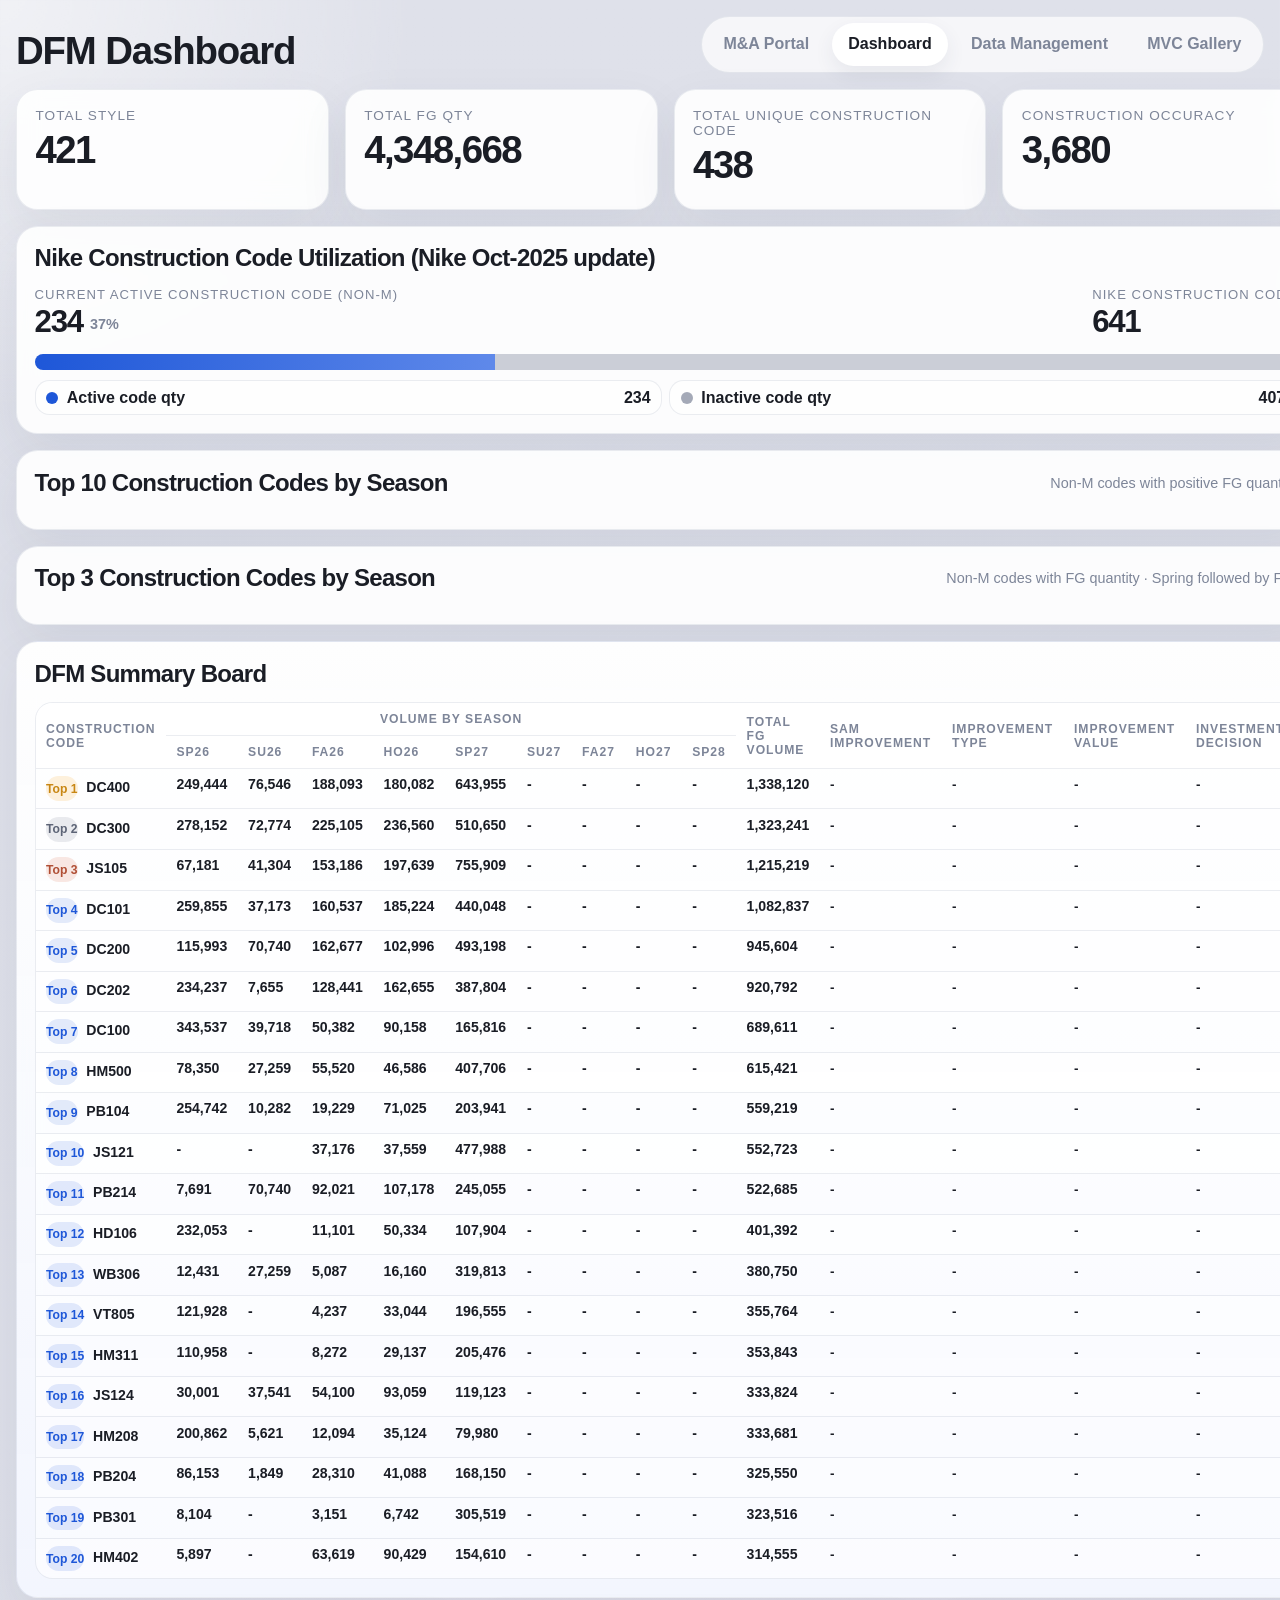
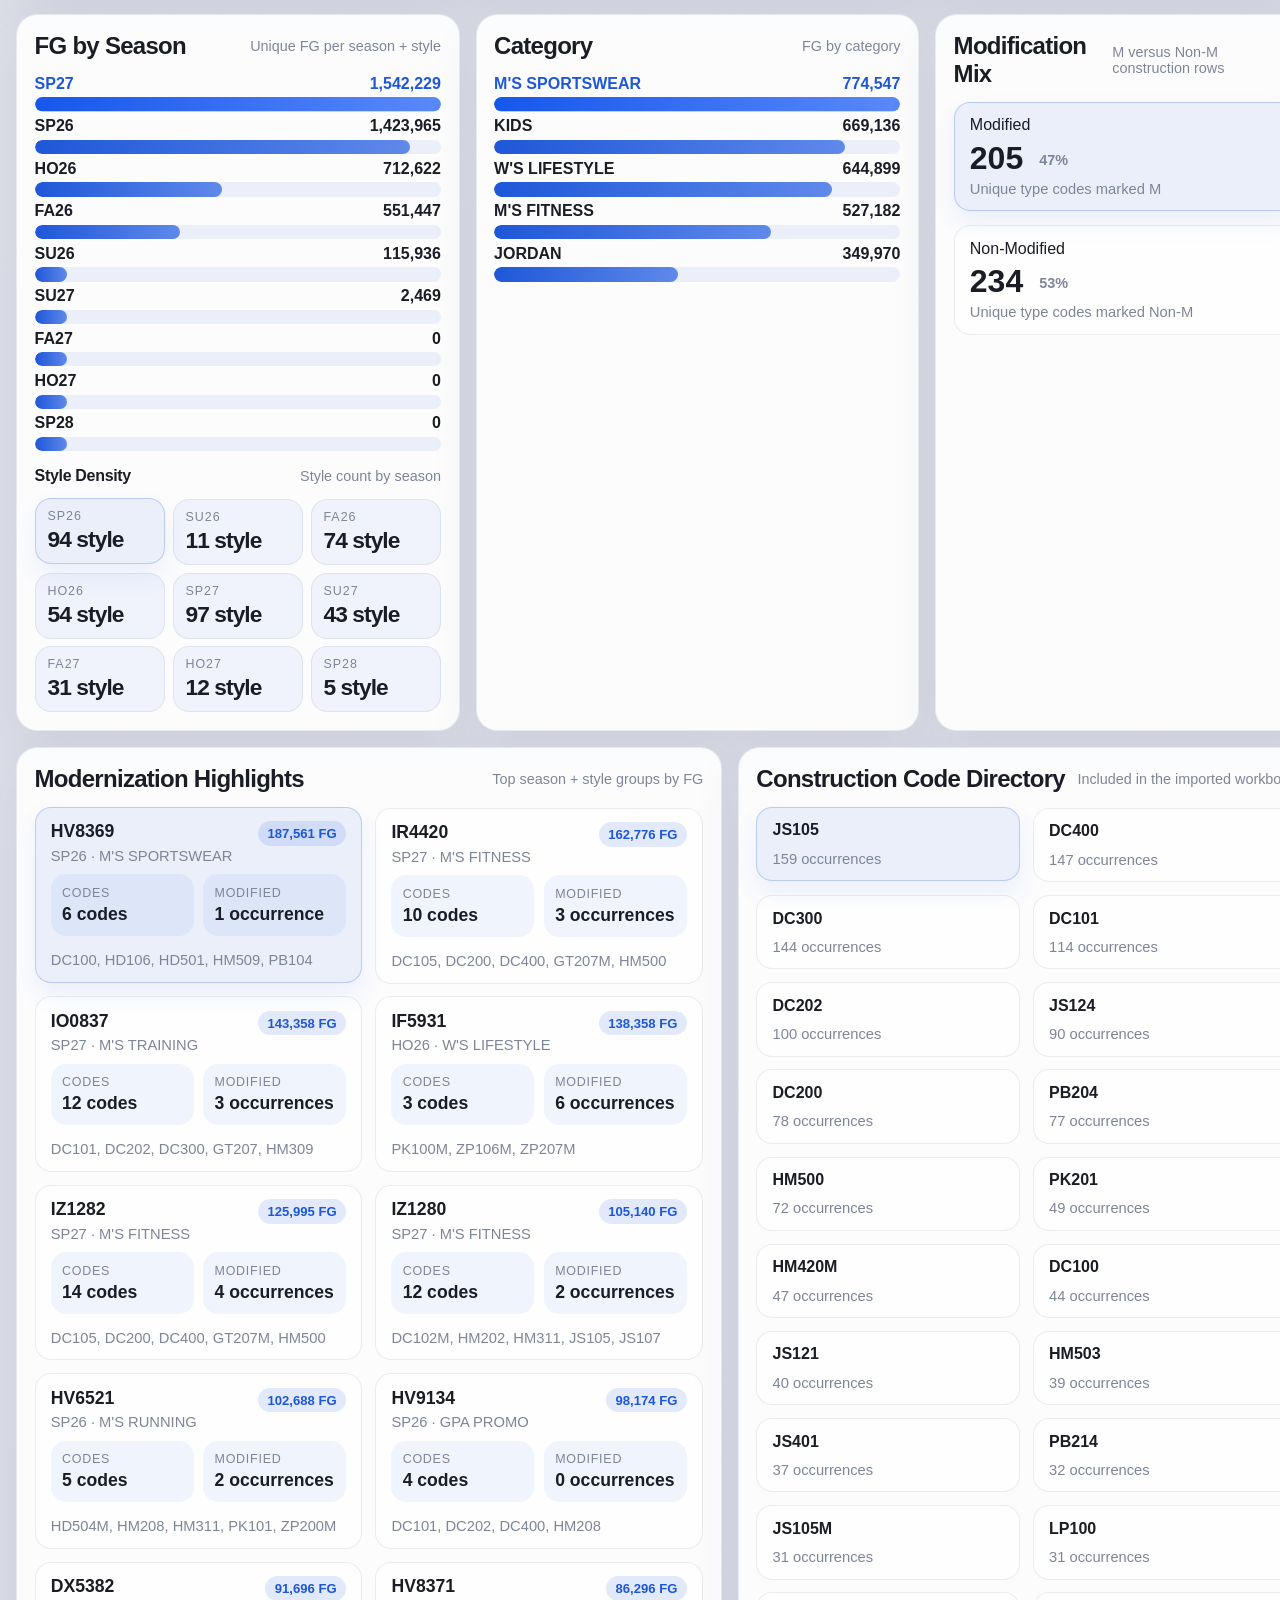
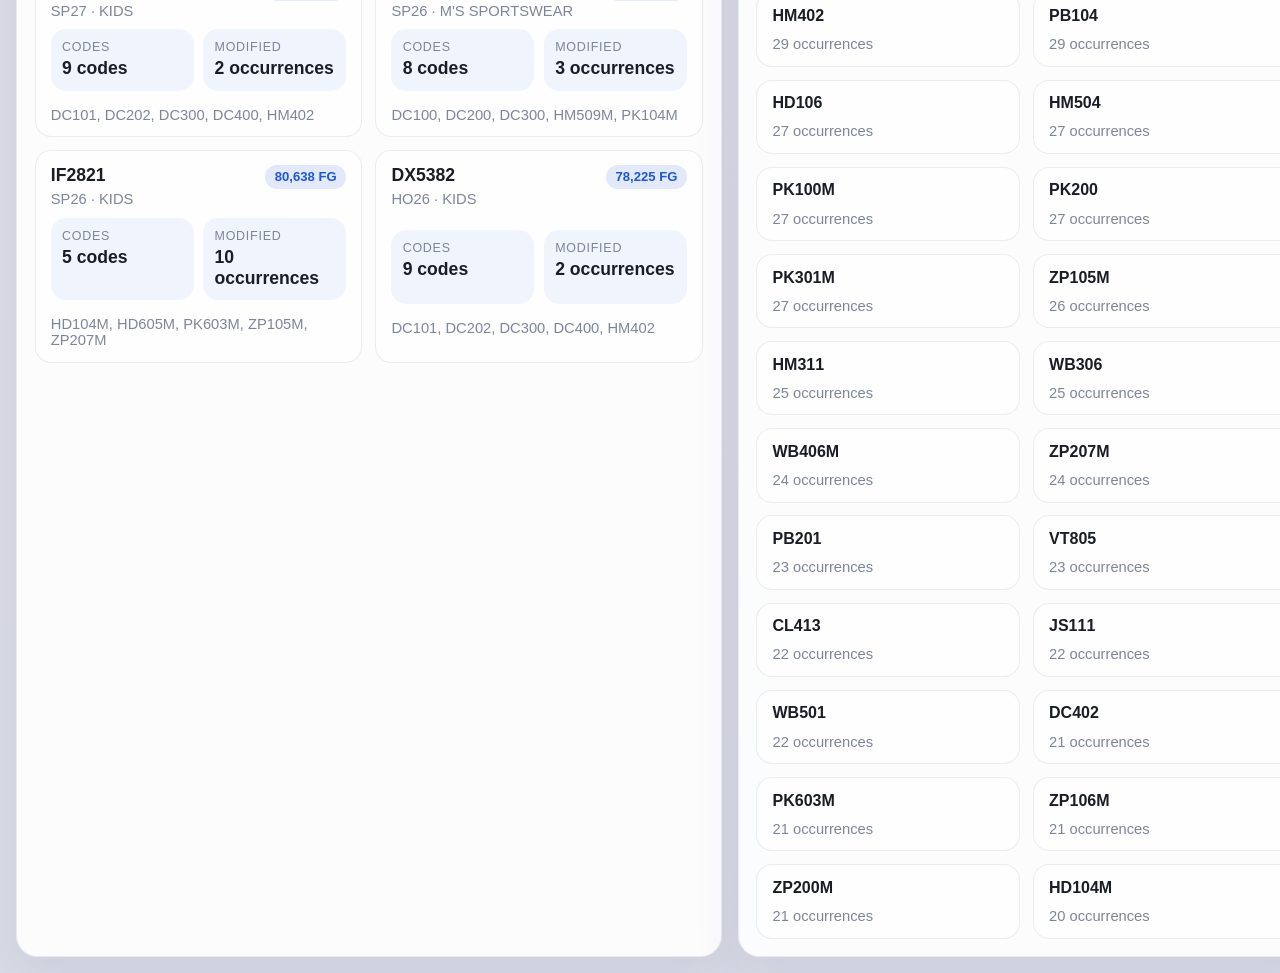
==== dfm-dashboard/index.html @ 4b9b4472 "Sync DFM data from OneDrive" ====
<!DOCTYPE html>
<html lang="en">
  <head>
    <meta charset="UTF-8" />
    <meta name="viewport" content="width=device-width, initial-scale=1.0" />
    <title>DFM Dashboard</title>
    <link rel="icon" type="image/svg+xml" href="data:image/svg+xml,%3Csvg xmlns='http://www.w3.org/2000/svg' viewBox='0 0 68 48'%3E%3Cg fill='%230514ff'%3E%3Cpath d='M9 4h7L7 44H0z'/%3E%3Cpath d='M21 4h12L24 44H12z'/%3E%3Cpath d='M44 4h21c2 0 3 2 3 4l-7 28c-1 5-5 8-10 8H34c-4 0-7-3-6-7l7-26c1-4 5-7 9-7z'/%3E%3C/g%3E%3C/svg%3E">
    <link rel="stylesheet" href="./styles.css?v=20260805f" />
  </head>
  <body data-page="dashboard">
    <div class="app-shell">
      <header class="topbar">
        <div>
          <h1 class="topbar-title">DFM Dashboard</h1>
        </div>
        <nav class="nav-tabs">
          <a class="nav-tab" data-site-href="index.html" href="../index.html">M&A Portal</a>
          <a class="nav-tab is-active" data-site-href="dfm-dashboard/index.html" href="./index.html">Dashboard</a>
          <a class="nav-tab" data-site-href="dfm-dashboard/data.html" href="./data.html">Data Management</a>
          <a class="nav-tab" data-site-href="dfm-dashboard/airtable.html" href="./airtable.html">MVC Gallery</a>
        </nav>
      </header>

      <main class="dashboard">
        <section class="kpi-grid" id="kpi-grid"></section>

        <section class="panel benchmark-panel">
          <div class="panel-heading">
            <h2>Nike Construction Code Utilization (Nike Oct-2025 update)</h2>
          </div>
          <div id="benchmark-chart" class="benchmark-chart"></div>
        </section>

        <section class="panel season-top-ten-panel">
          <div class="panel-heading">
            <h2>Top 10 Construction Codes by Season</h2>
            <span class="panel-note">Non-M codes with positive FG quantity</span>
          </div>
          <div id="season-top-ten" class="season-top-ten"></div>
        </section>

        <section class="panel season-top-panel">
          <div class="panel-heading">
            <h2>Top 3 Construction Codes by Season</h2>
            <span class="panel-note">Non-M codes with FG quantity · Spring followed by Fall</span>
          </div>
          <div id="season-top-three" class="season-top-three"></div>
        </section>

        <section class="panel panel--feature investment-panel">
          <div class="panel-heading panel-heading--stack">
            <div>
              <h2>DFM Summary Board</h2>
            </div>
          </div>
          <div id="investment-board" class="investment-board"></div>
        </section>

        <section class="analytics-grid analytics-grid--dashboard">
          <article class="panel">
            <div class="panel-heading">
              <h2>FG by Season</h2>
              <span class="panel-note">Unique FG per season + style</span>
            </div>
            <div id="season-bars" class="bar-list"></div>
            <div class="subpanel-heading">
              <h3>Style Density</h3>
              <span class="panel-note">Style count by season</span>
            </div>
            <div id="season-tiles" class="metric-tiles metric-tiles--compact"></div>
          </article>

          <article class="panel">
            <div class="panel-heading">
              <h2>Category</h2>
              <span class="panel-note">FG by category</span>
            </div>
            <div id="category-bars" class="bar-list"></div>
          </article>

          <article class="panel">
            <div class="panel-heading">
              <h2>Modification Mix</h2>
              <span class="panel-note">M versus Non-M construction rows</span>
            </div>
            <div id="mod-summary" class="stack-list"></div>
          </article>
        </section>

        <section class="dual-grid" id="dashboard-detail-grid">
          <article class="panel">
            <div class="panel-heading">
              <h2>Modernization Highlights</h2>
              <span class="panel-note">Top season + style groups by FG</span>
            </div>
            <div id="style-cards" class="style-cards"></div>
          </article>

          <article class="panel">
            <div class="panel-heading">
              <h2>Construction Code Directory</h2>
              <span class="panel-note">Included in the imported workbook</span>
            </div>
            <div id="code-directory" class="code-directory"></div>
          </article>
        </section>
      </main>
    </div>

    <script>
      (function () {
        if (location.protocol === 'file:' || !/github\.io$/i.test(location.hostname)) return;
        const parts = location.pathname.split('/').filter(Boolean);
        if (!parts.length) return;
        const repoBase = '/' + parts[0] + '/';
        document.querySelectorAll('[data-site-href]').forEach((el) => {
          const target = String(el.getAttribute('data-site-href') || '').replace(/^\.?\//, '');
          if (target) el.setAttribute('href', repoBase + target);
        });
      })();

    </script>
    <script src="./seed-data.js?v=20260910004529"></script>
    <script src="./construction-master.js?v=20260522154034"></script>
    <script src="./app.js?v=20260805k"></script>
  </body>
</html>
---- dfm-dashboard/styles.css ----
:root {
  --bg: #dfe1ea;
  --panel: rgba(255, 255, 255, 0.9);
  --panel-strong: #ffffff;
  --line: rgba(91, 104, 138, 0.12);
  --text: #1a1d25;
  --muted: #7d8598;
  --accent: #1e57d8;
  --accent-soft: rgba(30, 87, 216, 0.12);
  --accent-lime: #c7f13b;
  --accent-dark: #151515;
  --warning: #d65a3a;
  --success: #20a464;
  --shadow: 0 20px 50px rgba(48, 59, 86, 0.08);
}

* {
  box-sizing: border-box;
}

html {
  font-size: 16px;
}

body {
  margin: 0;
  min-height: 100vh;
  font-family: "Inter", "Aptos", "Segoe UI Variable", "Segoe UI", "Helvetica Neue", Arial, sans-serif;
  color: var(--text);
  background:
    radial-gradient(circle at top left, rgba(255, 255, 255, 0.55), transparent 26rem),
    linear-gradient(180deg, #dfe1ea 0%, #d9dbe6 100%);
}

button,
input,
select,
textarea {
  font: inherit;
}

.app-shell {
  max-width: 1440px;
  margin: 0 auto;
  padding: 1rem;
}

.topbar {
  display: flex;
  justify-content: space-between;
  gap: 1rem;
  align-items: end;
  margin-bottom: 1rem;
}

.topbar-title {
  margin: 0.2rem 0 0;
  font-size: clamp(1.6rem, 3vw, 2.5rem);
  letter-spacing: -0.03em;
}

.nav-tabs {
  display: inline-flex;
  gap: 0.45rem;
  padding: 0.35rem;
  border-radius: 999px;
  background: rgba(255, 255, 255, 0.7);
  border: 1px solid var(--line);
}

.nav-tab {
  color: var(--muted);
  text-decoration: none;
  padding: 0.8rem 1rem;
  border-radius: 999px;
  font-weight: 700;
}

.nav-tab.is-active {
  background: #ffffff;
  color: var(--text);
  box-shadow: 0 8px 20px rgba(48, 59, 86, 0.08);
}

.hero {
  display: grid;
  gap: 1rem;
  grid-template-columns: 1fr auto;
  align-items: end;
  padding: 1.5rem;
  background: linear-gradient(180deg, rgba(255, 255, 255, 0.94), rgba(250, 251, 255, 0.92));
  border: 1px solid var(--line);
  border-radius: 1.5rem;
  box-shadow: var(--shadow);
  overflow: hidden;
  position: relative;
}

.hero--simple {
  grid-template-columns: 1fr auto;
}

.hero-title {
  margin: 0;
  max-width: 18ch;
  font-size: clamp(2rem, 4vw, 3.35rem);
  line-height: 0.95;
  letter-spacing: -0.04em;
  font-weight: 800;
}

.hero-copy-block {
  display: grid;
  gap: 0.7rem;
}

.live-status {
  display: flex;
  gap: 0.75rem 1rem;
  flex-wrap: wrap;
}

.link-btn {
  display: inline-flex;
  align-items: center;
  justify-content: center;
  text-decoration: none;
}

.hero::after {
  content: "";
  position: absolute;
  inset: auto -5rem -5rem auto;
  width: 16rem;
  height: 16rem;
  border-radius: 999px;
  background: rgba(30, 87, 216, 0.06);
}

.eyebrow {
  margin: 0 0 0.25rem;
  text-transform: uppercase;
  letter-spacing: 0.12em;
  font-size: 0.78rem;
  color: var(--muted);
  font-weight: 700;
}

.hero h1,
.dialog-heading h2,
.panel h2 {
  margin: 0;
  font-family: inherit;
  letter-spacing: -0.03em;
}

.hero-copy {
  max-width: 52rem;
  margin: 0;
  color: var(--muted);
  font-size: 1rem;
  line-height: 1.6;
}

.hero-actions,
.dialog-actions {
  display: flex;
  gap: 0.75rem;
  flex-wrap: wrap;
  justify-content: flex-end;
}

.primary-btn,
.ghost-btn,
.icon-btn {
  border-radius: 999px;
  border: 1px solid transparent;
  cursor: pointer;
  transition: transform 160ms ease, background 160ms ease, border-color 160ms ease;
}

.primary-btn:hover,
.ghost-btn:hover,
.icon-btn:hover {
  transform: translateY(-1px);
}

.primary-btn {
  padding: 0.9rem 1.3rem;
  background: var(--accent);
  color: #ffffff;
  font-weight: 700;
}

.ghost-btn {
  padding: 0.9rem 1.3rem;
  background: transparent;
  color: var(--text);
  border-color: var(--line);
}

.icon-btn {
  width: 2.4rem;
  height: 2.4rem;
  background: transparent;
  color: var(--text);
  border-color: var(--line);
  font-size: 1.35rem;
}

.dashboard {
  display: grid;
  gap: 1rem;
}

.panel,
.kpi-card {
  background: var(--panel);
  border: 1px solid var(--line);
  border-radius: 1.35rem;
  box-shadow: var(--shadow);
  backdrop-filter: blur(12px);
}

.panel {
  padding: 1.1rem;
}

.panel--feature {
  background: linear-gradient(180deg, rgba(255, 255, 255, 0.96), rgba(244, 247, 255, 0.92));
}

.panel--warning {
  border-color: rgba(214, 90, 58, 0.22);
  background: linear-gradient(180deg, rgba(255, 248, 246, 0.94), rgba(255, 255, 255, 0.94));
}

.panel-heading {
  display: flex;
  gap: 0.75rem;
  justify-content: space-between;
  align-items: center;
  margin-bottom: 0.9rem;
}

.panel-heading--stack {
  align-items: start;
}

.panel-note,
.warning-copy {
  color: var(--muted);
  font-size: 0.9rem;
}

.pill {
  display: inline-flex;
  align-items: center;
  gap: 0.35rem;
  border-radius: 999px;
  background: rgba(214, 90, 58, 0.1);
  color: var(--warning);
  padding: 0.4rem 0.7rem;
  font-size: 0.84rem;
  font-weight: 700;
}

.warning-list {
  display: grid;
  gap: 0.65rem;
}

.warning-item {
  padding: 0.9rem 1rem;
  border-radius: 1rem;
  background: rgba(255, 255, 255, 0.55);
  border: 1px solid rgba(159, 47, 18, 0.12);
}

.kpi-grid,
.analytics-grid,
.dual-grid,
.spotlight-grid {
  display: grid;
  gap: 1rem;
}

.spotlight-grid {
  grid-template-columns: 1.25fr;
  align-items: stretch;
}

.kpi-grid {
  grid-template-columns: repeat(4, minmax(0, 1fr));
}

.kpi-card {
  padding: 1.15rem;
}

.kpi-label {
  color: var(--muted);
  font-size: 0.85rem;
  text-transform: uppercase;
  letter-spacing: 0.08em;
  margin: 0;
}

.kpi-value {
  margin: 0.5rem 0 0.35rem;
  font-size: clamp(1.7rem, 3vw, 2.8rem);
  font-weight: 800;
  line-height: 1;
  letter-spacing: -0.04em;
}

.kpi-subtext {
  margin: 0;
  color: var(--muted);
  font-size: 0.95rem;
}

.filters {
  display: grid;
  gap: 0.85rem;
  grid-template-columns: 2fr repeat(3, 1fr) 1.2fr;
}

.filters label,
.record-form label,
.textarea-label {
  display: grid;
  gap: 0.4rem;
  font-weight: 600;
  font-size: 0.92rem;
}

.filters input,
.filters select,
.record-form input,
.record-form select,
.record-form textarea {
  width: 100%;
  padding: 0.85rem 0.9rem;
  border-radius: 0.95rem;
  border: 1px solid var(--line);
  background: rgba(255, 255, 255, 0.82);
  color: var(--text);
}

.checkbox {
  align-content: center;
  grid-template-columns: auto 1fr;
  gap: 0.65rem;
}

.checkbox input {
  width: 1.15rem;
  height: 1.15rem;
  margin-top: 0.1rem;
}

.analytics-grid {
  grid-template-columns: 1.05fr 1.05fr 0.9fr;
}

.dual-grid {
  grid-template-columns: 1.1fr 0.9fr;
}

.bar-list,
.bar-row {
  display: grid;
  gap: 0.35rem;
}

.analytics-grid--dashboard .bar-row {
  gap: 0.28rem;
}

.benchmark-chart {
  display: grid;
  gap: 0.65rem;
}

.benchmark-summary {
  display: flex;
  gap: 1rem;
  align-items: end;
  justify-content: space-between;
  flex-wrap: wrap;
}

.benchmark-current {
  display: grid;
  gap: 0.18rem;
}

.benchmark-label {
  color: var(--muted);
  font-size: 0.82rem;
  text-transform: uppercase;
  letter-spacing: 0.08em;
}

.benchmark-value {
  font-size: 1.95rem;
  font-weight: 800;
  letter-spacing: -0.04em;
}

.benchmark-value-inline {
  display: inline-block;
  margin-left: 0.45rem;
  color: var(--muted);
  font-size: 0.9rem;
  font-weight: 700;
  letter-spacing: 0;
  vertical-align: middle;
}

.benchmark-meta {
  color: var(--muted);
  font-size: 0.86rem;
}

.benchmark-track {
  display: flex;
  height: 1rem;
  border-radius: 999px;
  overflow: hidden;
  background: rgba(125, 133, 152, 0.12);
}

.benchmark-fill {
  background: linear-gradient(90deg, var(--accent), #5f89ea);
}

.benchmark-fill--inactive {
  background: rgba(125, 133, 152, 0.3);
}

.benchmark-legend {
  display: grid;
  gap: 0.45rem;
  grid-template-columns: repeat(2, minmax(0, 1fr));
}

.benchmark-legend-item {
  display: flex;
  align-items: center;
  justify-content: space-between;
  gap: 0.75rem;
  padding: 0.48rem 0.65rem;
  border-radius: 0.9rem;
  background: rgba(255, 255, 255, 0.5);
  border: 1px solid var(--line);
}

.benchmark-legend-label {
  display: inline-flex;
  align-items: center;
  gap: 0.55rem;
  font-weight: 700;
}

.benchmark-dot {
  width: 0.75rem;
  height: 0.75rem;
  border-radius: 999px;
  background: var(--accent);
}

.benchmark-dot--inactive {
  background: rgba(125, 133, 152, 0.7);
}

.benchmark-legend-value {
  font-weight: 800;
}

.investment-board {
  overflow-x: auto;
}

.investment-controls {
  display: flex;
  flex-wrap: wrap;
  align-items: center;
  gap: 0.55rem;
}

.investment-toggle {
  border: 1px solid var(--line);
  border-radius: 999px;
  background: rgba(255, 255, 255, 0.78);
  color: var(--muted);
  padding: 0.45rem 0.8rem;
  font-size: 0.82rem;
  font-weight: 700;
  cursor: pointer;
}

.investment-toggle.is-active {
  border-color: rgba(30, 87, 216, 0.18);
  background: rgba(30, 87, 216, 0.1);
  color: var(--accent);
}

.investment-table {
  width: 100%;
  min-width: 1160px;
  border-collapse: separate;
  border-spacing: 0;
  border: 1px solid var(--line);
  border-radius: 1.1rem;
  overflow: hidden;
  background: rgba(255, 255, 255, 0.56);
}

.investment-table thead th {
  padding: 0.56rem 0.65rem;
  text-align: left;
  color: var(--muted);
  font-size: 0.76rem;
  font-weight: 800;
  letter-spacing: 0.08em;
  text-transform: uppercase;
  font-family: inherit;
  background: rgba(255, 255, 255, 0.88);
  border-bottom: 1px solid var(--line);
}

.investment-table thead tr:first-child th {
  font-size: 0.76rem;
}

.investment-table .group-head {
  text-align: center;
}

.investment-table tbody td {
  padding: 0.46rem 0.65rem;
  border-bottom: 1px solid var(--line);
  vertical-align: top;
  font-size: 0.88rem;
  font-family: inherit;
}

.investment-table tbody tr:last-child td {
  border-bottom: 0;
}

.investment-table tbody tr:nth-child(even) td {
  background: rgba(255, 255, 255, 0.18);
}

.investment-code {
  font-size: 0.88rem;
  font-weight: 800;
}

.investment-volume,
.investment-total {
  font-weight: 700;
  font-size: 0.88rem;
}

.investment-total {
  font-size: 0.88rem;
}

.investment-manual-cell {
  min-width: 130px;
}

.investment-display,
.investment-input,
.investment-select {
  width: 100%;
  padding: 0.42rem 0.58rem;
  border-radius: 0.7rem;
  border: 1px solid var(--line);
  background: rgba(255, 255, 255, 0.9);
  color: var(--text);
  font-family: inherit;
  font-size: 0.84rem;
  font-weight: 600;
  line-height: 1.3;
}

.investment-display {
  display: inline-block;
}

.investment-table--readonly .investment-display {
  width: auto;
  padding: 0;
  border: 0;
  border-radius: 0;
  background: transparent;
  color: var(--text);
  font-size: 0.84rem;
  font-weight: 600;
}

.investment-table--readonly .investment-manual-cell {
  min-width: 110px;
}

.investment-actions {
  display: flex;
  justify-content: flex-end;
}

.investment-save {
  border: 1px solid transparent;
  background: var(--accent);
  color: #fff;
  border-radius: 999px;
  padding: 0.38rem 0.72rem;
  font-weight: 700;
  cursor: pointer;
}

.investment-meta {
  display: block;
  margin-top: 0.22rem;
  color: var(--muted);
  font-size: 0.7rem;
}

.investment-rank {
  display: inline-flex;
  align-items: center;
  justify-content: center;
  min-width: 1.55rem;
  height: 1.55rem;
  margin-right: 0.55rem;
  border-radius: 999px;
  background: rgba(30, 87, 216, 0.12);
  color: var(--accent);
  font-size: 0.76rem;
  font-weight: 800;
}

.investment-rank--1 {
  background: rgba(245, 158, 11, 0.14);
  color: #c88714;
}

.investment-rank--2 {
  background: rgba(125, 133, 152, 0.16);
  color: #5d6476;
}

.investment-rank--3 {
  background: rgba(214, 90, 58, 0.14);
  color: #b04f35;
}

.donut-layout {
  display: grid;
  grid-template-columns: 248px minmax(0, 1fr);
  gap: 0.7rem;
  align-items: center;
  min-height: 0;
}

.donut-card {
  position: relative;
  width: 248px;
  height: 248px;
  display: grid;
  place-items: center;
  margin: 0 auto;
}

.donut-chart {
  width: 100%;
  height: 100%;
  border-radius: 50%;
  background: rgba(30, 87, 216, 0.08);
  position: relative;
  transition: transform 900ms ease, box-shadow 300ms ease;
}

.donut-chart::after {
  content: "";
  position: absolute;
  inset: 22%;
  border-radius: 50%;
  background: rgba(255, 255, 255, 0.96);
  box-shadow: inset 0 0 0 1px var(--line);
}

.donut-center {
  position: absolute;
  z-index: 1;
  display: grid;
  gap: 0.18rem;
  text-align: center;
  padding: 0.8rem;
}

.donut-total {
  font-size: 1.62rem;
  font-weight: 800;
  letter-spacing: -0.04em;
}

.donut-legend {
  display: grid;
  gap: 0.5rem;
  align-content: start;
  width: 100%;
}

.legend-row {
  display: grid;
  grid-template-columns: auto 1fr auto;
  gap: 0.6rem;
  align-items: center;
  padding: 0.42rem 0.62rem;
  border-radius: 0.9rem;
  background: rgba(255, 255, 255, 0.55);
  border: 1px solid var(--line);
  transition: transform 220ms ease, border-color 220ms ease, background 220ms ease;
}

.legend-dot {
  width: 0.8rem;
  height: 0.8rem;
  border-radius: 999px;
}

.legend-label,
.legend-value {
  font-size: 0.86rem;
  font-weight: 700;
}

.legend-label.is-active,
.legend-value.is-active,
.bar-head .is-active {
  color: var(--accent);
}

.metric-tiles {
  display: grid;
  gap: 0.48rem;
  height: 100%;
  align-content: start;
}

.metric-tiles--compact {
  margin-top: 0.85rem;
  grid-template-columns: repeat(3, minmax(0, 1fr));
}

.subpanel-heading {
  display: flex;
  align-items: center;
  justify-content: space-between;
  gap: 0.75rem;
  margin-top: 1rem;
  margin-bottom: 0.7rem;
}

.subpanel-heading h3 {
  margin: 0;
  font-size: 1rem;
  letter-spacing: -0.02em;
}

.metric-tile {
  padding: 0.62rem 0.74rem;
  border-radius: 1rem;
  background: rgba(30, 87, 216, 0.05);
  border: 1px solid var(--line);
  min-height: 0;
  align-content: center;
  transition: transform 220ms ease, border-color 220ms ease, background 220ms ease, box-shadow 220ms ease;
}

.metric-tile-label {
  color: var(--muted);
  font-size: 0.78rem;
  text-transform: uppercase;
  letter-spacing: 0.08em;
}

.metric-tile-value {
  margin-top: 0.2rem;
  font-size: 1.42rem;
  font-weight: 800;
  letter-spacing: -0.04em;
}

.metric-tile-meta {
  margin-top: 0.1rem;
  color: var(--muted);
  font-size: 0.84rem;
}

.bar-head,
.record-head {
  display: flex;
  justify-content: space-between;
  gap: 0.75rem;
  font-weight: 700;
}

.bar-track {
  height: 0.9rem;
  border-radius: 999px;
  background: rgba(30, 87, 216, 0.08);
  overflow: hidden;
}

.bar-fill {
  height: 100%;
  border-radius: inherit;
  background: linear-gradient(90deg, var(--accent), #5f89ea);
  transition: width 700ms ease, filter 220ms ease, transform 220ms ease;
}

.bar-fill.is-active {
  filter: saturate(1.15);
  transform: scaleY(1.05);
}

.stack-list,
.style-cards,
.record-cards,
.code-directory {
  display: grid;
  gap: 0.8rem;
}

.stack-item,
.style-card,
.record-card,
.code-chip {
  padding: 0.85rem 0.95rem;
  border-radius: 1rem;
  background: rgba(255, 255, 255, 0.55);
  border: 1px solid var(--line);
  transition: transform 220ms ease, border-color 220ms ease, background 220ms ease, box-shadow 220ms ease;
}

.stack-item.is-active,
.style-card.is-active,
.code-chip.is-active,
.metric-tile.is-active,
.legend-row:has(.legend-label.is-active) {
  border-color: rgba(30, 87, 216, 0.24);
  background: rgba(30, 87, 216, 0.08);
  box-shadow: 0 12px 24px rgba(30, 87, 216, 0.08);
  transform: translateY(-1px);
}

.stack-item {
  display: grid;
  gap: 0.45rem;
}

.stack-value {
  font-size: 2rem;
  font-weight: 800;
  line-height: 1;
}

.stack-value-inline {
  display: inline-block;
  margin-left: 0.45rem;
  color: var(--muted);
  font-size: 0.9rem;
  font-weight: 700;
  vertical-align: middle;
}

.stack-meta {
  color: var(--muted);
  font-size: 0.92rem;
}

.style-cards {
  grid-template-columns: repeat(2, minmax(0, 1fr));
}

.style-card {
  display: grid;
  gap: 0.65rem;
}

.style-head,
.record-head {
  display: flex;
  justify-content: space-between;
  gap: 0.75rem;
  align-items: start;
}

.style-name,
.record-style {
  font-size: 1.1rem;
  font-weight: 800;
}

.style-meta,
.record-meta,
.code-meta {
  margin-top: 0.35rem;
  color: var(--muted);
  font-size: 0.92rem;
}

.style-stats {
  display: grid;
  grid-template-columns: repeat(2, minmax(0, 1fr));
  gap: 0.6rem;
}

.mini-stat {
  padding: 0.7rem;
  border-radius: 0.95rem;
  background: rgba(30, 87, 216, 0.06);
  min-width: 0;
}

.mini-label {
  color: var(--muted);
  font-size: 0.78rem;
  text-transform: uppercase;
  letter-spacing: 0.06em;
}

.mini-value {
  margin-top: 0.25rem;
  font-size: 1.1rem;
  font-weight: 800;
  line-height: 1.2;
  overflow-wrap: anywhere;
  word-break: break-word;
}

.record-cards {
  grid-template-columns: repeat(3, minmax(0, 1fr));
}

.tag {
  display: inline-flex;
  padding: 0.3rem 0.6rem;
  border-radius: 999px;
  background: var(--accent-soft);
  color: var(--accent);
  font-size: 0.82rem;
  font-weight: 700;
}

.tag--neutral {
  background: rgba(21, 21, 21, 0.08);
  color: var(--accent-dark);
}

.tag--success {
  background: rgba(31, 107, 79, 0.12);
  color: var(--success);
}

.row-actions {
  display: flex;
  gap: 0.45rem;
  flex-wrap: wrap;
  margin-top: 0.7rem;
}

.row-btn {
  border: 1px solid var(--line);
  background: transparent;
  color: var(--text);
  border-radius: 999px;
  padding: 0.4rem 0.7rem;
  cursor: pointer;
}

.row-btn--danger {
  color: var(--warning);
  border-color: rgba(159, 47, 18, 0.2);
}

.empty-state {
  padding: 1.4rem;
  color: var(--muted);
  text-align: center;
}

.panel--hidden {
  display: none;
}

.panel-grid--collapsed {
  display: none;
}

.code-directory {
  grid-template-columns: repeat(2, minmax(0, 1fr));
}

.code-chip {
  display: grid;
  gap: 0.35rem;
}

.code-label {
  font-size: 1rem;
  font-weight: 800;
}

.dialog {
  width: min(42rem, calc(100vw - 2rem));
  border: 0;
  padding: 0;
  border-radius: 1.6rem;
  background: var(--panel-strong);
  box-shadow: var(--shadow);
}

.dialog::backdrop {
  background: rgba(42, 23, 11, 0.35);
  backdrop-filter: blur(3px);
}

.record-form {
  padding: 1.25rem;
}

.dialog-heading {
  display: flex;
  justify-content: space-between;
  gap: 1rem;
  align-items: start;
}

.form-grid {
  margin-top: 1rem;
  display: grid;
  gap: 0.9rem;
  grid-template-columns: repeat(2, minmax(0, 1fr));
}

.textarea-label {
  margin-top: 0.9rem;
}

.auto-note {
  display: grid;
  gap: 0.3rem;
  align-content: start;
  padding: 0.95rem 1rem;
  border-radius: 1rem;
  background: rgba(30, 87, 216, 0.06);
  border: 1px solid rgba(30, 87, 216, 0.12);
}

.auto-note-label {
  font-size: 0.76rem;
  text-transform: uppercase;
  letter-spacing: 0.08em;
  color: var(--accent);
  font-weight: 800;
}

.auto-note-copy {
  color: var(--muted);
  line-height: 1.45;
}

.form-note {
  margin: 0.9rem 0 0;
  color: var(--muted);
  font-size: 0.9rem;
}

@media (max-width: 1100px) {
  .topbar,
  .hero,
  .filters,
  .spotlight-grid,
  .analytics-grid,
  .kpi-grid,
  .dual-grid,
  .style-cards,
  .record-cards,
  .code-directory,
  .form-grid {
    grid-template-columns: 1fr;
  }

  .hero-actions {
    justify-content: start;
  }

  .benchmark-legend {
    grid-template-columns: 1fr;
  }

  .nav-tabs {
    width: fit-content;
  }

  .donut-layout {
    grid-template-columns: 1fr;
    min-height: unset;
  }

  .donut-card {
    width: 220px;
    height: 220px;
    margin: 0 auto;
  }
}

@media (max-width: 720px) {
  html {
    font-size: 14px;
  }

  .app-shell {
    padding: 0.7rem;
  }

  .dashboard {
    gap: 0.8rem;
  }

  .panel,
  .hero,
  .kpi-card {
    border-radius: 1.15rem;
  }

  .topbar {
    align-items: start;
  }

  .nav-tabs {
    width: 100%;
    display: grid;
    grid-template-columns: repeat(3, minmax(0, 1fr));
    gap: 0.3rem;
    padding: 0.25rem;
  }

  .nav-tab {
    text-align: center;
    padding: 0.72rem 0.45rem;
    font-size: 0.86rem;
  }

  .hero {
    padding: 1.05rem;
  }

  .hero-title {
    max-width: none;
    font-size: 2.2rem;
    line-height: 0.98;
  }

  .hero-actions,
  .dialog-actions {
    display: grid;
    grid-template-columns: 1fr;
    width: 100%;
  }

  .hero-actions .primary-btn,
  .hero-actions .ghost-btn,
  .dialog-actions .primary-btn,
  .dialog-actions .ghost-btn {
    width: 100%;
    justify-content: center;
  }

  .panel-heading,
  .style-head,
  .record-head,
  .dialog-heading {
    flex-direction: column;
    align-items: start;
  }

  .live-status {
    flex-direction: column;
    gap: 0.35rem;
  }

  .record-cards,
  .style-cards,
  .code-directory {
    grid-template-columns: 1fr;
  }

  .record-card,
  .style-card,
  .code-chip {
    padding: 0.9rem;
  }

  .kpi-grid {
    grid-template-columns: repeat(2, minmax(0, 1fr));
    gap: 0.7rem;
  }

  .kpi-card {
    padding: 0.9rem;
  }

  .kpi-value {
    font-size: 1.9rem;
  }

  .panel-heading {
    gap: 0.35rem;
    margin-bottom: 0.75rem;
  }

  .panel-note {
    font-size: 0.82rem;
  }

  .donut-layout {
    gap: 0.8rem;
  }

  .donut-card {
    width: 210px;
    height: 210px;
  }

  .donut-total {
    font-size: 1.55rem;
  }

  .legend-row {
    padding: 0.5rem 0.6rem;
    gap: 0.45rem;
  }

  .legend-label,
  .legend-value,
  .record-meta,
  .style-meta,
  .code-meta {
    font-size: 0.86rem;
  }

  .metric-tile {
    padding: 0.7rem 0.75rem;
  }

  .metric-tile-value,
  .stack-value {
    font-size: 1.45rem;
  }

  .bar-track {
    height: 0.78rem;
  }

  .row-actions {
    display: grid;
    grid-template-columns: 1fr 1fr;
  }

  .row-btn {
    width: 100%;
    text-align: center;
  }

  .dialog {
    width: calc(100vw - 1rem);
    max-height: calc(100vh - 1rem);
    margin: auto 0.5rem;
  }

  .record-form {
    padding: 1rem;
  }

  .form-grid {
    gap: 0.75rem;
  }

  .filters {
    gap: 0.75rem;
  }

  .filters input,
  .filters select,
  .record-form input,
  .record-form select,
  .record-form textarea {
    min-height: 2.9rem;
  }

  .investment-table {
    min-width: 1040px;
  }
}

@media (max-width: 520px) {
  .topbar-title {
    font-size: 1.9rem;
  }

  .kpi-grid {
    grid-template-columns: 1fr;
  }

  .hero-title {
    font-size: 1.95rem;
  }

  .donut-card {
    width: 186px;
    height: 186px;
  }

  .dialog {
    width: calc(100vw - 0.6rem);
    margin: auto 0.3rem;
  }
}
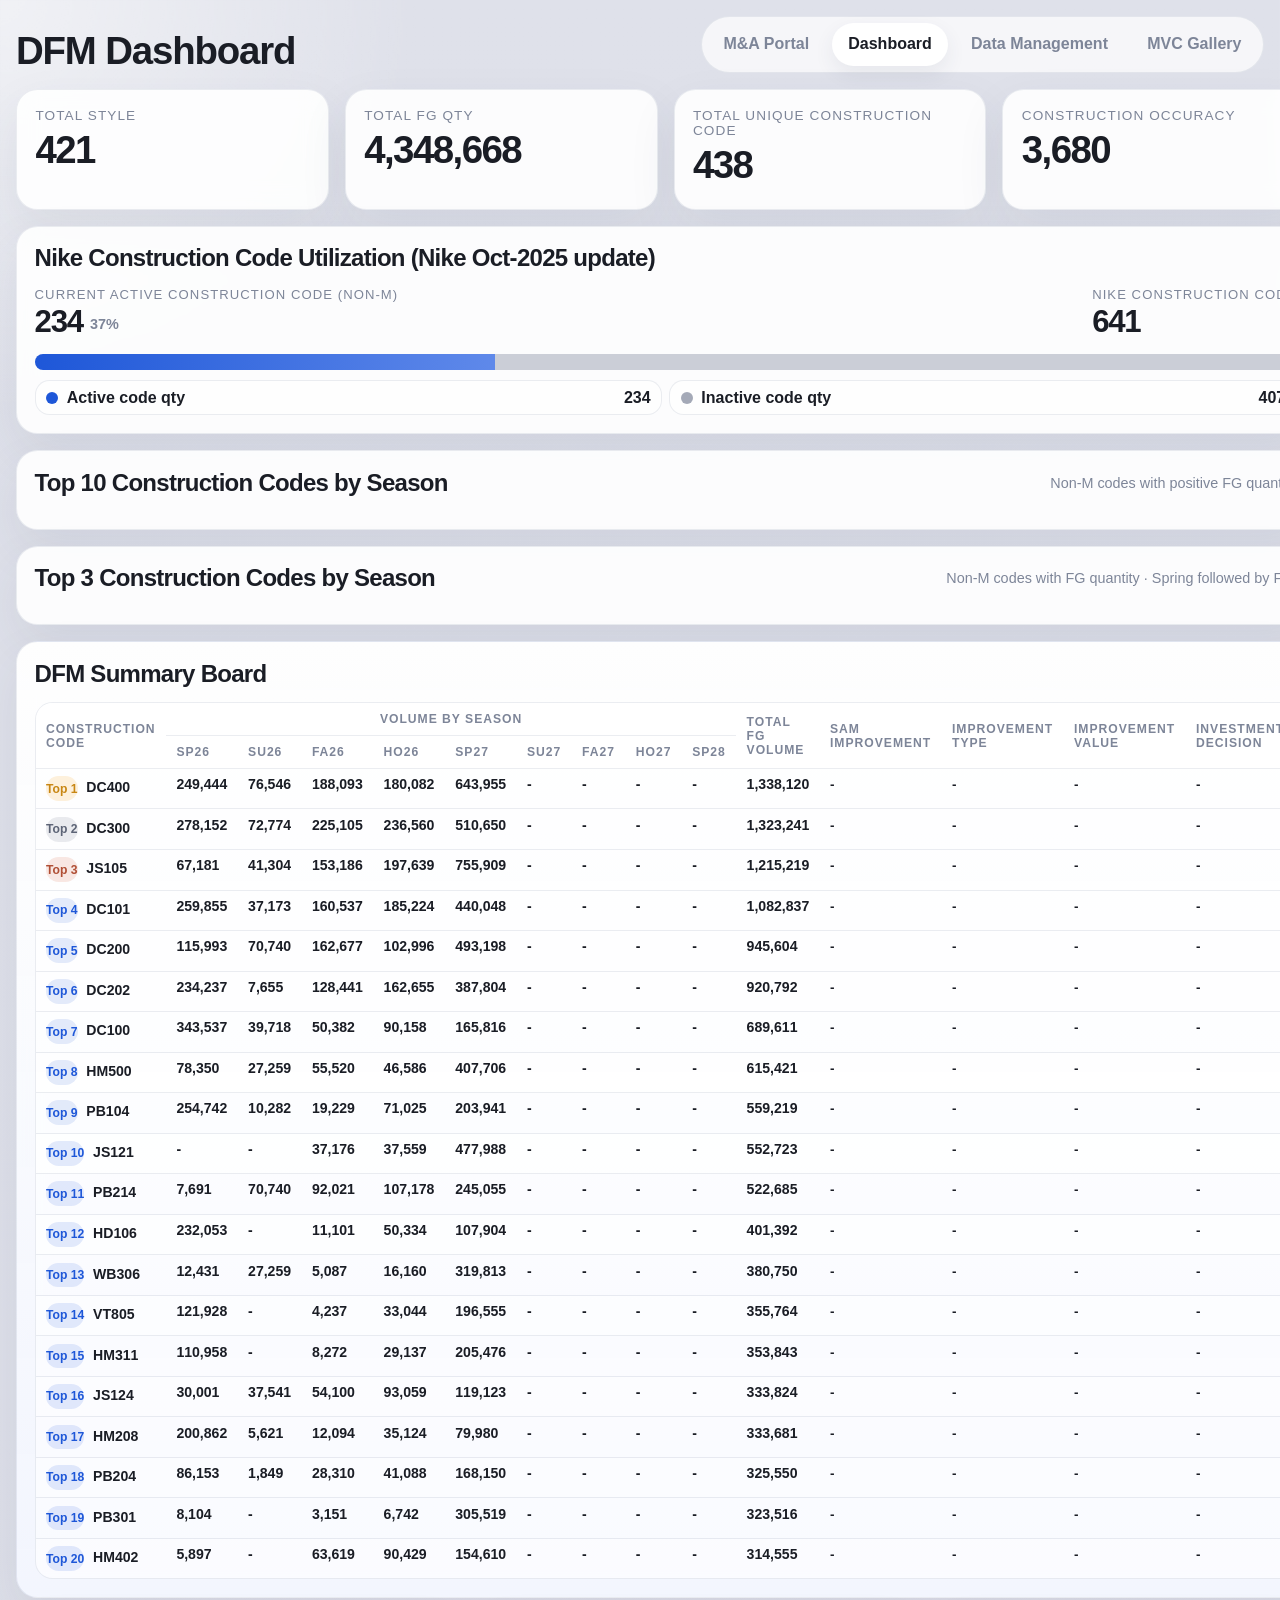
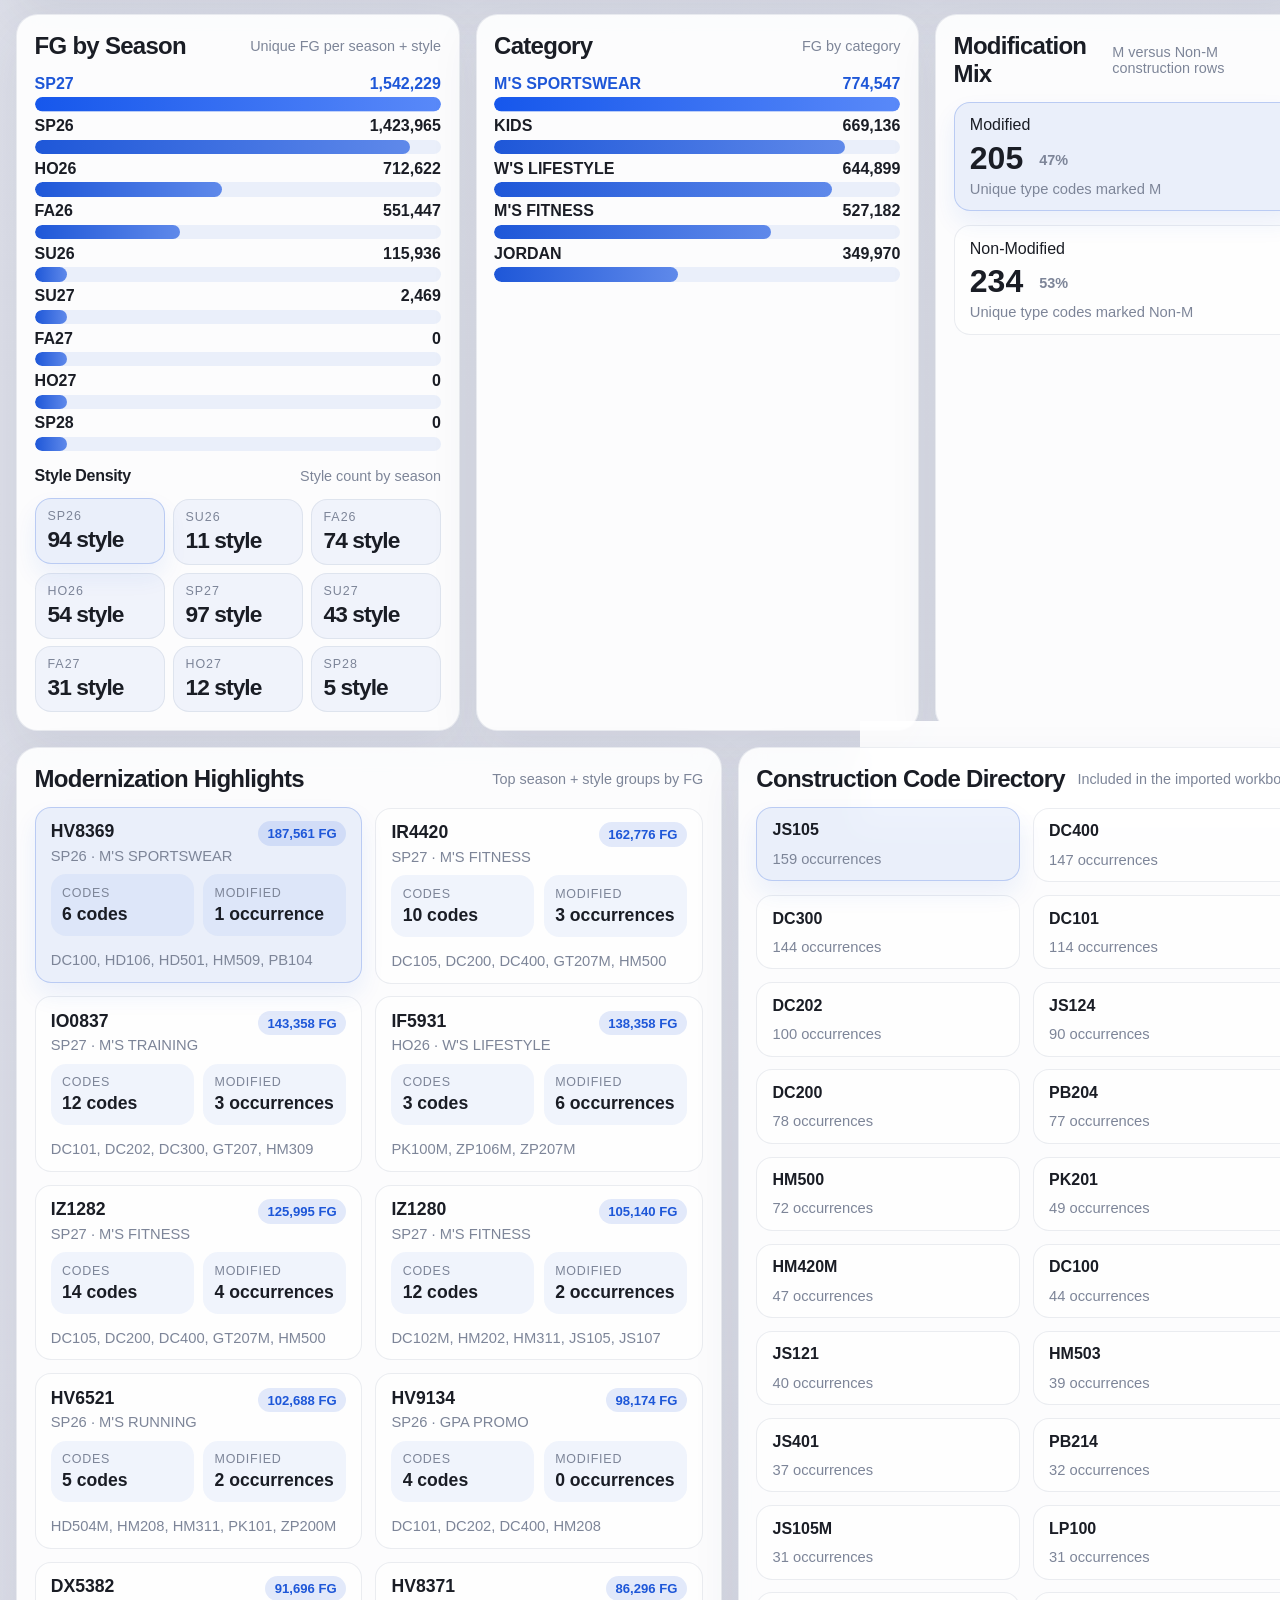
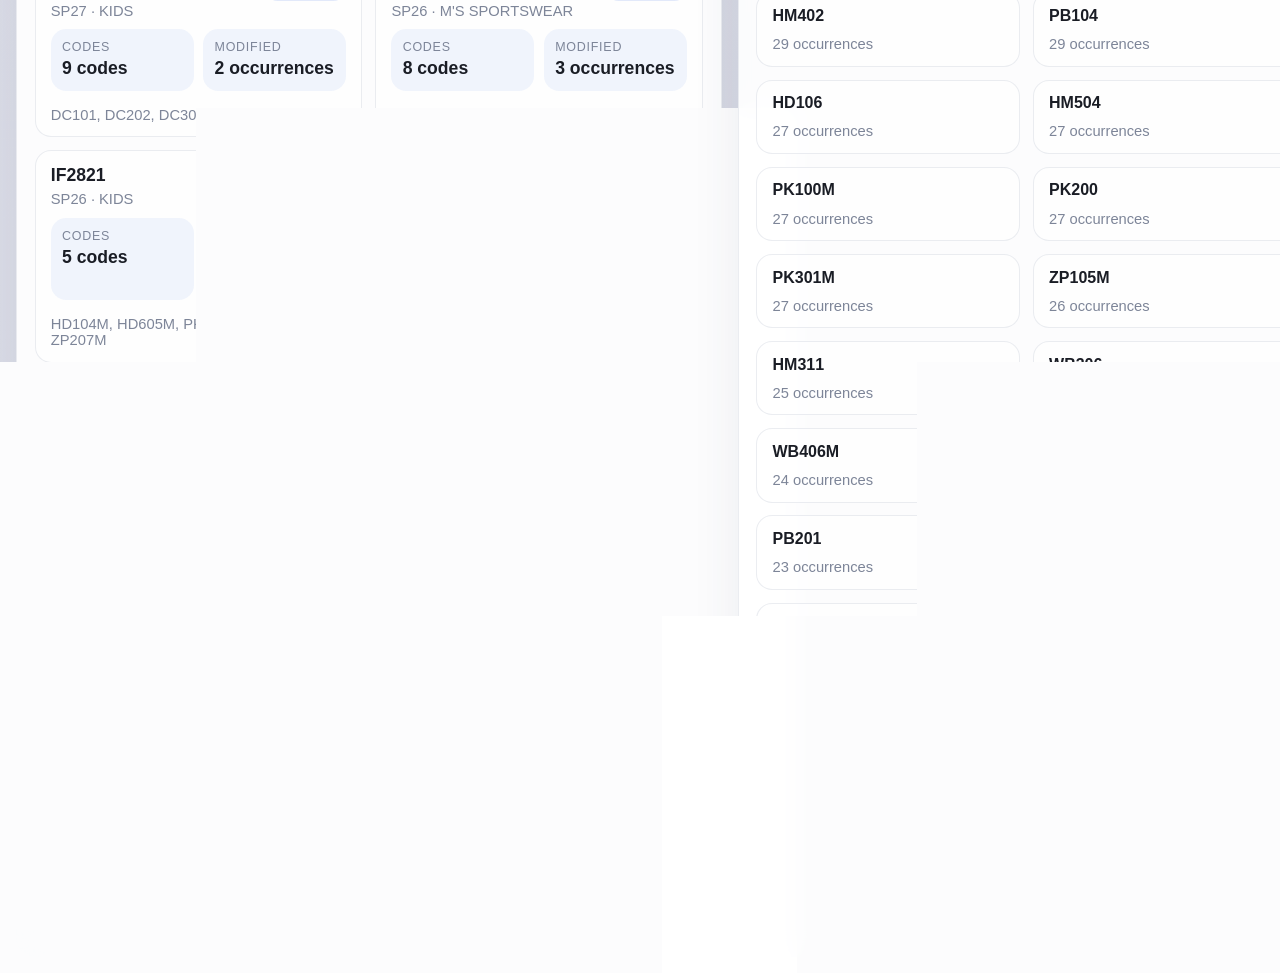
==== commit 5f0be1d0: "Sync DFM data from OneDrive" ====
--- a/dfm-dashboard/index.html
+++ b/dfm-dashboard/index.html
@@ -120,7 +120,7 @@
       })();
 
     </script>
-    <script src="./seed-data.js?v=20260910004529"></script>
+    <script src="./seed-data.js?v=20260910023054"></script>
     <script src="./construction-master.js?v=20260522154034"></script>
     <script src="./app.js?v=20260805k"></script>
   </body>
